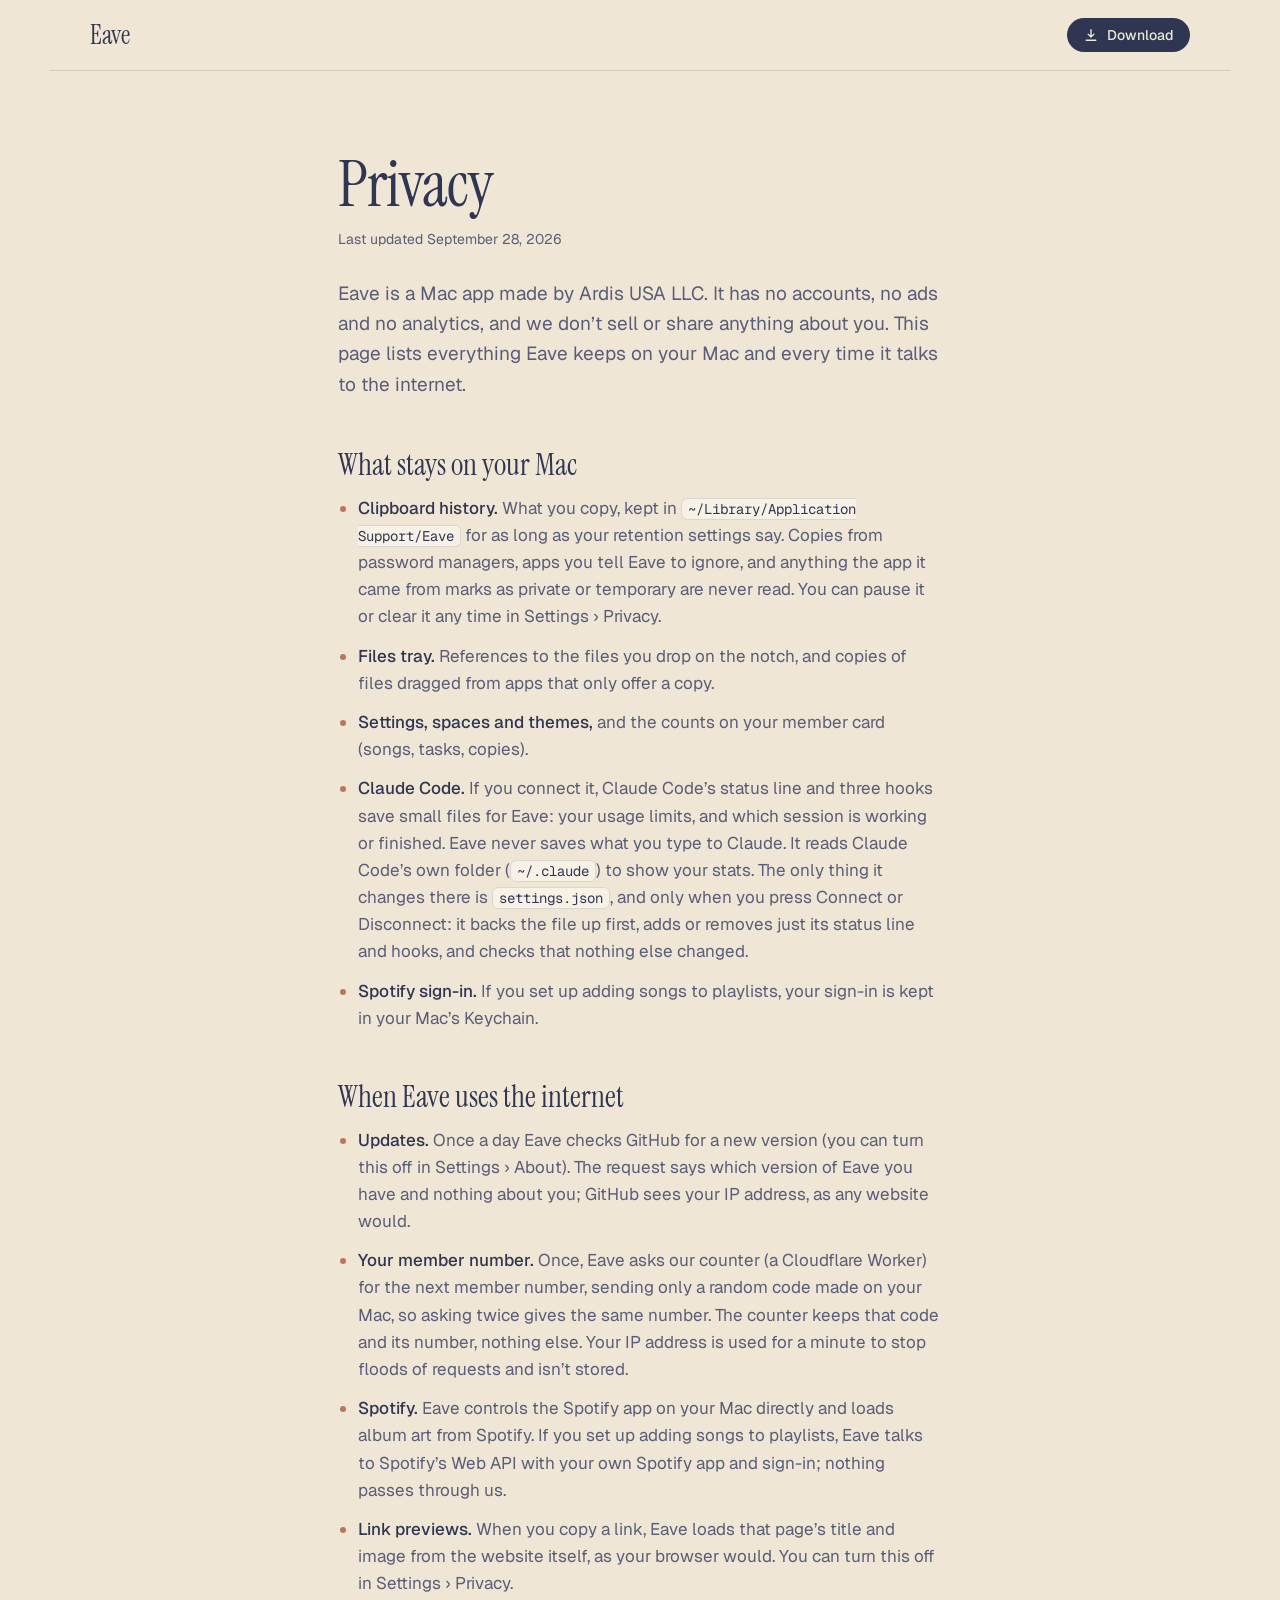
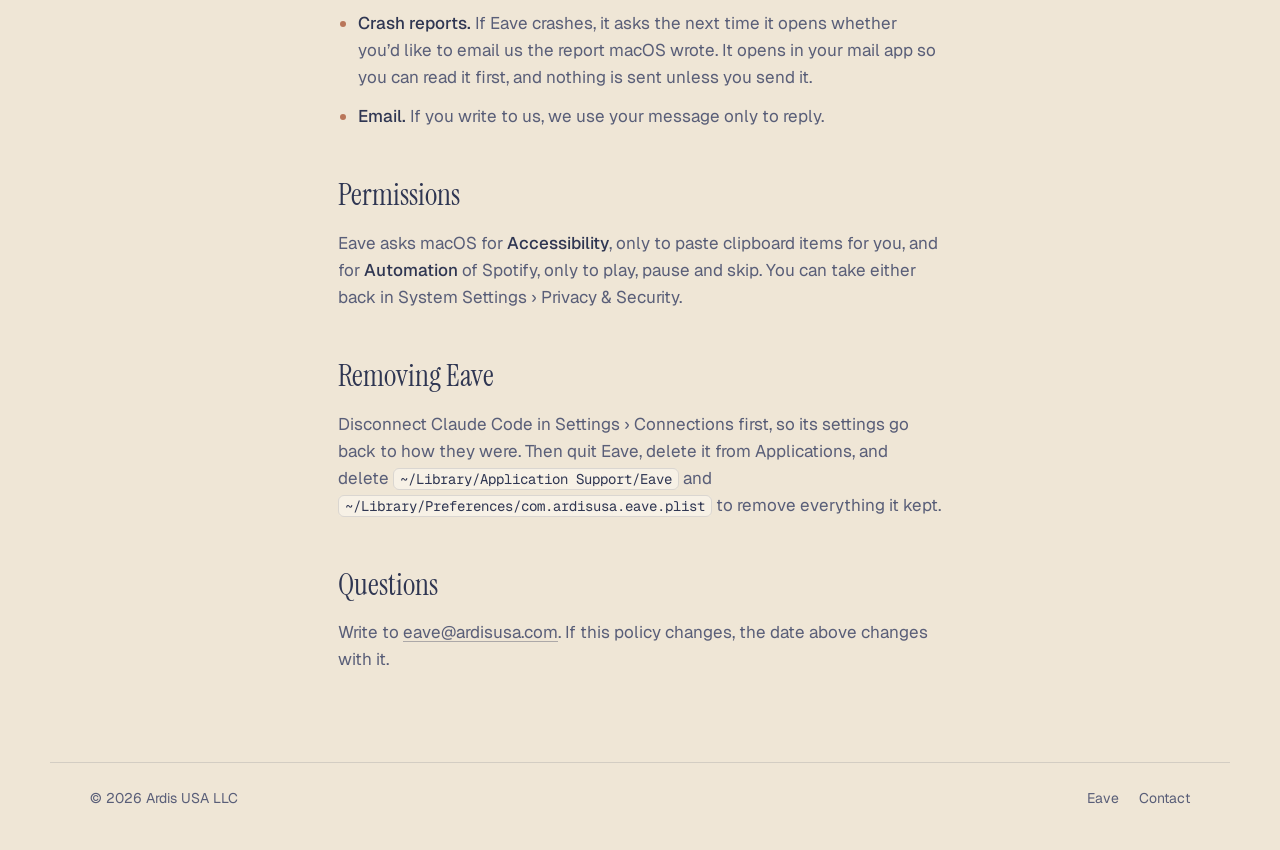
==== privacy.html @ 0e8fa8f8 "Eave's landing page and privacy policy" ====
<!doctype html>
<html lang="en">
<head>
<meta charset="utf-8">
<meta name="viewport" content="width=device-width, initial-scale=1, viewport-fit=cover">
<title>Privacy · Eave for Mac</title>
<meta name="description" content="What Eave keeps on your Mac, when it uses the internet, and what it sends.">
<meta name="theme-color" content="#2F3652">
<link rel="preconnect" href="https://fonts.googleapis.com">
<link rel="preconnect" href="https://fonts.gstatic.com" crossorigin>
<link rel="stylesheet" href="https://fonts.googleapis.com/css2?family=Geist:wght@300..600&family=Geist+Mono:wght@400;500&family=Instrument+Serif:ital@0;1&display=swap">
<style>
  :root {
    --cream: #EFE6D6;
    --paper: #F7F1E6;
    --navy: #2F3652;
    --navy-deep: #262C45;
    --ink: #2F3652;
    --ink-soft: #595E78;
    --clay: #B9765A;
    --line: rgba(47, 54, 82, 0.14);
    --serif: 'Instrument Serif', 'Iowan Old Style', 'Palatino Linotype', Palatino, Georgia, serif;
    --sans: 'Geist', -apple-system, BlinkMacSystemFont, 'Helvetica Neue', Helvetica, Arial, sans-serif;
    --mono: 'Geist Mono', ui-monospace, 'SF Mono', Menlo, monospace;
  }
  html { background: var(--cream); -webkit-text-size-adjust: 100%; }
  body {
    margin: 0;
    background: var(--cream);
    color: var(--ink);
    font: 400 17px/1.6 var(--sans);
    -webkit-font-smoothing: antialiased;
    -moz-osx-font-smoothing: grayscale;
  }
  a { color: inherit; }
  :focus-visible { outline: 2px solid var(--clay); outline-offset: 3px; border-radius: 4px; }

  .bar {
    display: flex; align-items: center; justify-content: space-between; gap: 16px;
    max-width: 1180px; margin: 0 auto; box-sizing: border-box;
    padding: 18px clamp(16px, 4vw, 40px);
    border-bottom: 1px solid var(--line);
  }
  .brand { font: 400 26px/1 var(--serif); letter-spacing: -0.01em; text-decoration: none; }
  .btn {
    display: inline-flex; align-items: center; gap: 8px;
    padding: 9px 16px; border-radius: 999px;
    background: var(--navy); color: var(--cream);
    font: 500 14px/1 var(--sans); text-decoration: none;
    transition: background 0.2s, transform 0.2s;
  }
  .btn:hover { background: var(--navy-deep); transform: translateY(-1px); }
  .btn svg { width: 16px; height: 16px; flex: none; }

  main {
    max-width: 700px; margin: 0 auto; box-sizing: border-box;
    padding: clamp(40px, 8vw, 80px) clamp(16px, 5vw, 48px) 72px;
  }
  h1 { margin: 0; font: 400 clamp(44px, 8vw, 64px)/1.05 var(--serif); letter-spacing: -0.015em; }
  .updated { margin: 10px 0 0; font-size: 14px; color: var(--ink-soft); }
  .lede { margin: 28px 0 0; font-size: 19px; }
  h2 { margin: 48px 0 12px; font: 400 30px/1.15 var(--serif); }
  p, li { color: var(--ink-soft); }
  strong { color: var(--ink); font-weight: 500; }
  ul { margin: 0; padding-left: 20px; }
  li + li { margin-top: 12px; }
  li::marker { color: var(--clay); }
  code {
    font: 14px var(--mono);
    padding: 1px 6px; border-radius: 6px;
    background: var(--paper); border: 1px solid var(--line);
    color: var(--ink);
    overflow-wrap: anywhere;
  }
  main a { text-decoration-color: rgba(47, 54, 82, 0.35); text-underline-offset: 3px; }
  main a:hover { text-decoration-color: currentColor; }

  footer {
    display: flex; flex-wrap: wrap; justify-content: space-between; gap: 10px 24px;
    max-width: 1180px; margin: 0 auto; box-sizing: border-box;
    padding: 24px clamp(16px, 4vw, 40px) 40px;
    border-top: 1px solid var(--line);
    font-size: 14px; color: var(--ink-soft);
  }
  footer nav { display: flex; gap: 20px; }
  footer a { text-decoration: none; }
  footer a:hover { color: var(--ink); }

  @media (prefers-reduced-motion: reduce) { .btn { transition: none; } .btn:hover { transform: none; } }
</style>
</head>
<body>

<header class="bar">
  <a class="brand" href="./">Eave</a>
  <a class="btn" href="https://github.com/userbiznes/eave-releases/releases/latest/download/Eave.dmg"><svg viewBox="0 0 20 20" aria-hidden="true"><path d="M10 3.5v9m0 0L6.4 8.9M10 12.5l3.6-3.6M4 16.5h12" fill="none" stroke="currentColor" stroke-width="1.7" stroke-linecap="round" stroke-linejoin="round"/></svg>Download</a>
</header>

<main>
  <h1>Privacy</h1>
  <p class="updated">Last updated September 28, 2026</p>

  <p class="lede">Eave is a Mac app made by Ardis USA LLC. It has no accounts, no ads and no analytics, and we don’t sell or share anything about you. This page lists everything Eave keeps on your Mac and every time it talks to the internet.</p>

  <h2>What stays on your Mac</h2>
  <ul>
    <li><strong>Clipboard history.</strong> What you copy, kept in <code>~/Library/Application Support/Eave</code> for as long as your retention settings say. Copies from password managers, apps you tell Eave to ignore, and anything the app it came from marks as private or temporary are never read. You can pause it or clear it any time in Settings › Privacy.</li>
    <li><strong>Files tray.</strong> References to the files you drop on the notch, and copies of files dragged from apps that only offer a copy.</li>
    <li><strong>Settings, spaces and themes,</strong> and the counts on your member card (songs, tasks, copies).</li>
    <li><strong>Claude Code.</strong> If you connect it, Claude Code’s status line and three hooks save small files for Eave: your usage limits, and which session is working or finished. Eave never saves what you type to Claude. It reads Claude Code’s own folder (<code>~/.claude</code>) to show your stats. The only thing it changes there is <code>settings.json</code>, and only when you press Connect or Disconnect: it backs the file up first, adds or removes just its status line and hooks, and checks that nothing else changed.</li>
    <li><strong>Spotify sign-in.</strong> If you set up adding songs to playlists, your sign-in is kept in your Mac’s Keychain.</li>
  </ul>

  <h2>When Eave uses the internet</h2>
  <ul>
    <li><strong>Updates.</strong> Once a day Eave checks GitHub for a new version (you can turn this off in Settings › About). The request says which version of Eave you have and nothing about you; GitHub sees your IP address, as any website would.</li>
    <li><strong>Your member number.</strong> Once, Eave asks our counter (a Cloudflare Worker) for the next member number, sending only a random code made on your Mac, so asking twice gives the same number. The counter keeps that code and its number, nothing else. Your IP address is used for a minute to stop floods of requests and isn’t stored.</li>
    <li><strong>Spotify.</strong> Eave controls the Spotify app on your Mac directly and loads album art from Spotify. If you set up adding songs to playlists, Eave talks to Spotify’s Web API with your own Spotify app and sign-in; nothing passes through us.</li>
    <li><strong>Link previews.</strong> When you copy a link, Eave loads that page’s title and image from the website itself, as your browser would. You can turn this off in Settings › Privacy.</li>
    <li><strong>Crash reports.</strong> If Eave crashes, it asks the next time it opens whether you’d like to email us the report macOS wrote. It opens in your mail app so you can read it first, and nothing is sent unless you send it.</li>
    <li><strong>Email.</strong> If you write to us, we use your message only to reply.</li>
  </ul>

  <h2>Permissions</h2>
  <p>Eave asks macOS for <strong>Accessibility</strong>, only to paste clipboard items for you, and for <strong>Automation</strong> of Spotify, only to play, pause and skip. You can take either back in System Settings › Privacy &amp; Security.</p>

  <h2>Removing Eave</h2>
  <p>Disconnect Claude Code in Settings › Connections first, so its settings go back to how they were. Then quit Eave, delete it from Applications, and delete <code>~/Library/Application Support/Eave</code> and <code>~/Library/Preferences/com.ardisusa.eave.plist</code> to remove everything it kept.</p>

  <h2>Questions</h2>
  <p>Write to <a href="mailto:eave@ardisusa.com">eave@ardisusa.com</a>. If this policy changes, the date above changes with it.</p>
</main>

<footer>
  <span>© 2026 Ardis USA LLC</span>
  <nav aria-label="Footer">
    <a href="./">Eave</a>
    <a href="mailto:eave@ardisusa.com">Contact</a>
  </nav>
</footer>

</body>
</html>
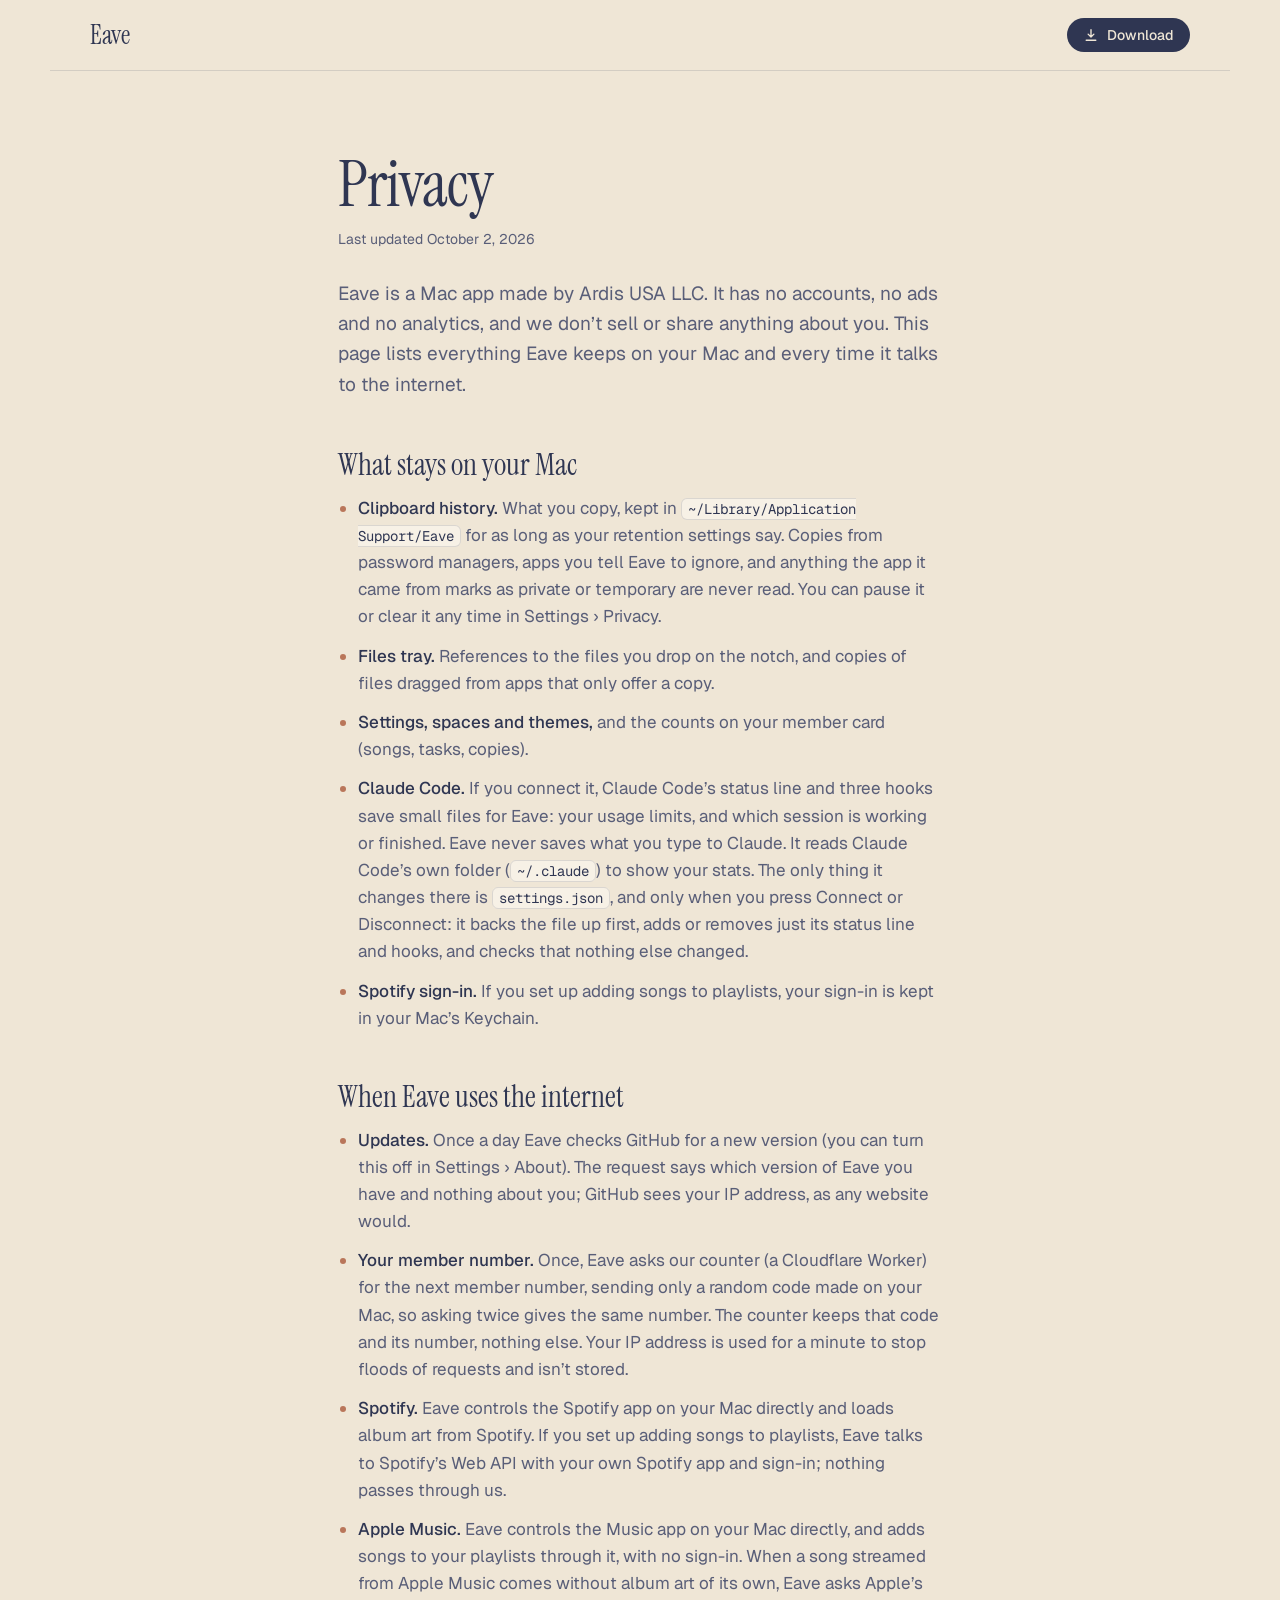
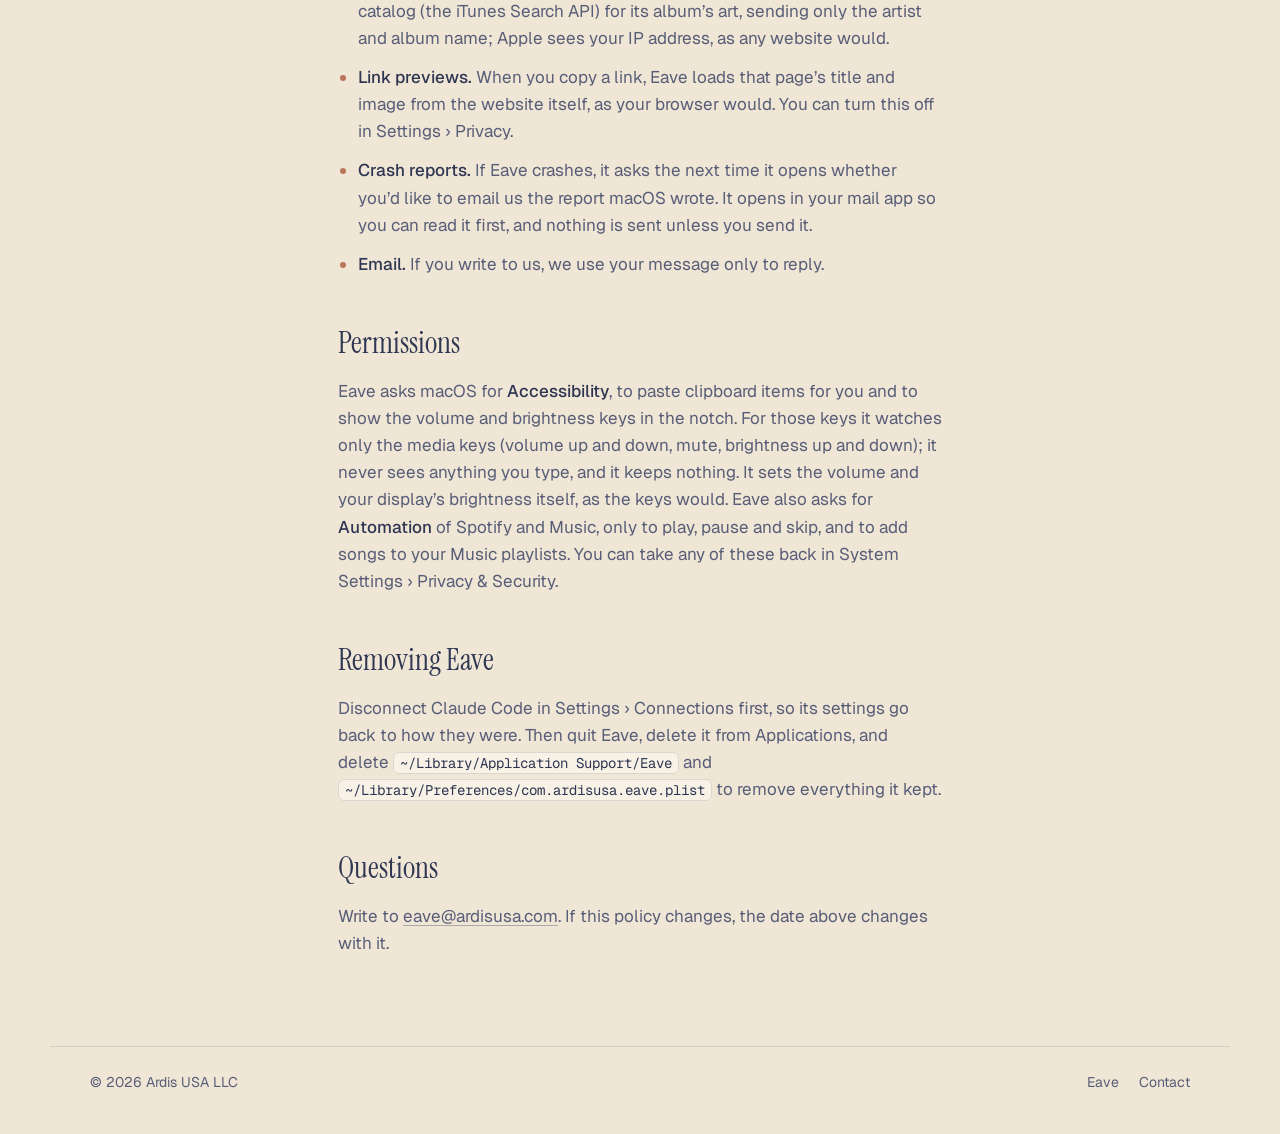
==== commit 6ed55e90: "Eave 1.1: Apple Music, volume and brightness, the hello on unlock - Apple Music is a connector now (" ====
--- a/privacy.html
+++ b/privacy.html
@@ -5,7 +5,11 @@
 <meta name="viewport" content="width=device-width, initial-scale=1, viewport-fit=cover">
 <title>Privacy · Eave for Mac</title>
 <meta name="description" content="What Eave keeps on your Mac, when it uses the internet, and what it sends.">
+<link rel="canonical" href="https://eave.ardisusa.com/privacy.html">
 <meta name="theme-color" content="#2F3652">
+<link rel="icon" type="image/svg+xml" href="favicon.svg">
+<link rel="icon" type="image/png" sizes="64x64" href="favicon.png">
+<link rel="apple-touch-icon" href="apple-touch-icon.png">
 <link rel="preconnect" href="https://fonts.googleapis.com">
 <link rel="preconnect" href="https://fonts.gstatic.com" crossorigin>
 <link rel="stylesheet" href="https://fonts.googleapis.com/css2?family=Geist:wght@300..600&family=Geist+Mono:wght@400;500&family=Instrument+Serif:ital@0;1&display=swap">
@@ -98,7 +102,7 @@
 
 <main>
   <h1>Privacy</h1>
-  <p class="updated">Last updated September 28, 2026</p>
+  <p class="updated">Last updated October 2, 2026</p>
 
   <p class="lede">Eave is a Mac app made by Ardis USA LLC. It has no accounts, no ads and no analytics, and we don’t sell or share anything about you. This page lists everything Eave keeps on your Mac and every time it talks to the internet.</p>
 
@@ -116,13 +120,14 @@
     <li><strong>Updates.</strong> Once a day Eave checks GitHub for a new version (you can turn this off in Settings › About). The request says which version of Eave you have and nothing about you; GitHub sees your IP address, as any website would.</li>
     <li><strong>Your member number.</strong> Once, Eave asks our counter (a Cloudflare Worker) for the next member number, sending only a random code made on your Mac, so asking twice gives the same number. The counter keeps that code and its number, nothing else. Your IP address is used for a minute to stop floods of requests and isn’t stored.</li>
     <li><strong>Spotify.</strong> Eave controls the Spotify app on your Mac directly and loads album art from Spotify. If you set up adding songs to playlists, Eave talks to Spotify’s Web API with your own Spotify app and sign-in; nothing passes through us.</li>
+    <li><strong>Apple Music.</strong> Eave controls the Music app on your Mac directly, and adds songs to your playlists through it, with no sign-in. When a song streamed from Apple Music comes without album art of its own, Eave asks Apple’s catalog (the iTunes Search API) for its album’s art, sending only the artist and album name; Apple sees your IP address, as any website would.</li>
     <li><strong>Link previews.</strong> When you copy a link, Eave loads that page’s title and image from the website itself, as your browser would. You can turn this off in Settings › Privacy.</li>
     <li><strong>Crash reports.</strong> If Eave crashes, it asks the next time it opens whether you’d like to email us the report macOS wrote. It opens in your mail app so you can read it first, and nothing is sent unless you send it.</li>
     <li><strong>Email.</strong> If you write to us, we use your message only to reply.</li>
   </ul>
 
   <h2>Permissions</h2>
-  <p>Eave asks macOS for <strong>Accessibility</strong>, only to paste clipboard items for you, and for <strong>Automation</strong> of Spotify, only to play, pause and skip. You can take either back in System Settings › Privacy &amp; Security.</p>
+  <p>Eave asks macOS for <strong>Accessibility</strong>, to paste clipboard items for you and to show the volume and brightness keys in the notch. For those keys it watches only the media keys (volume up and down, mute, brightness up and down); it never sees anything you type, and it keeps nothing. It sets the volume and your display’s brightness itself, as the keys would. Eave also asks for <strong>Automation</strong> of Spotify and Music, only to play, pause and skip, and to add songs to your Music playlists. You can take any of these back in System Settings › Privacy &amp; Security.</p>
 
   <h2>Removing Eave</h2>
   <p>Disconnect Claude Code in Settings › Connections first, so its settings go back to how they were. Then quit Eave, delete it from Applications, and delete <code>~/Library/Application Support/Eave</code> and <code>~/Library/Preferences/com.ardisusa.eave.plist</code> to remove everything it kept.</p>
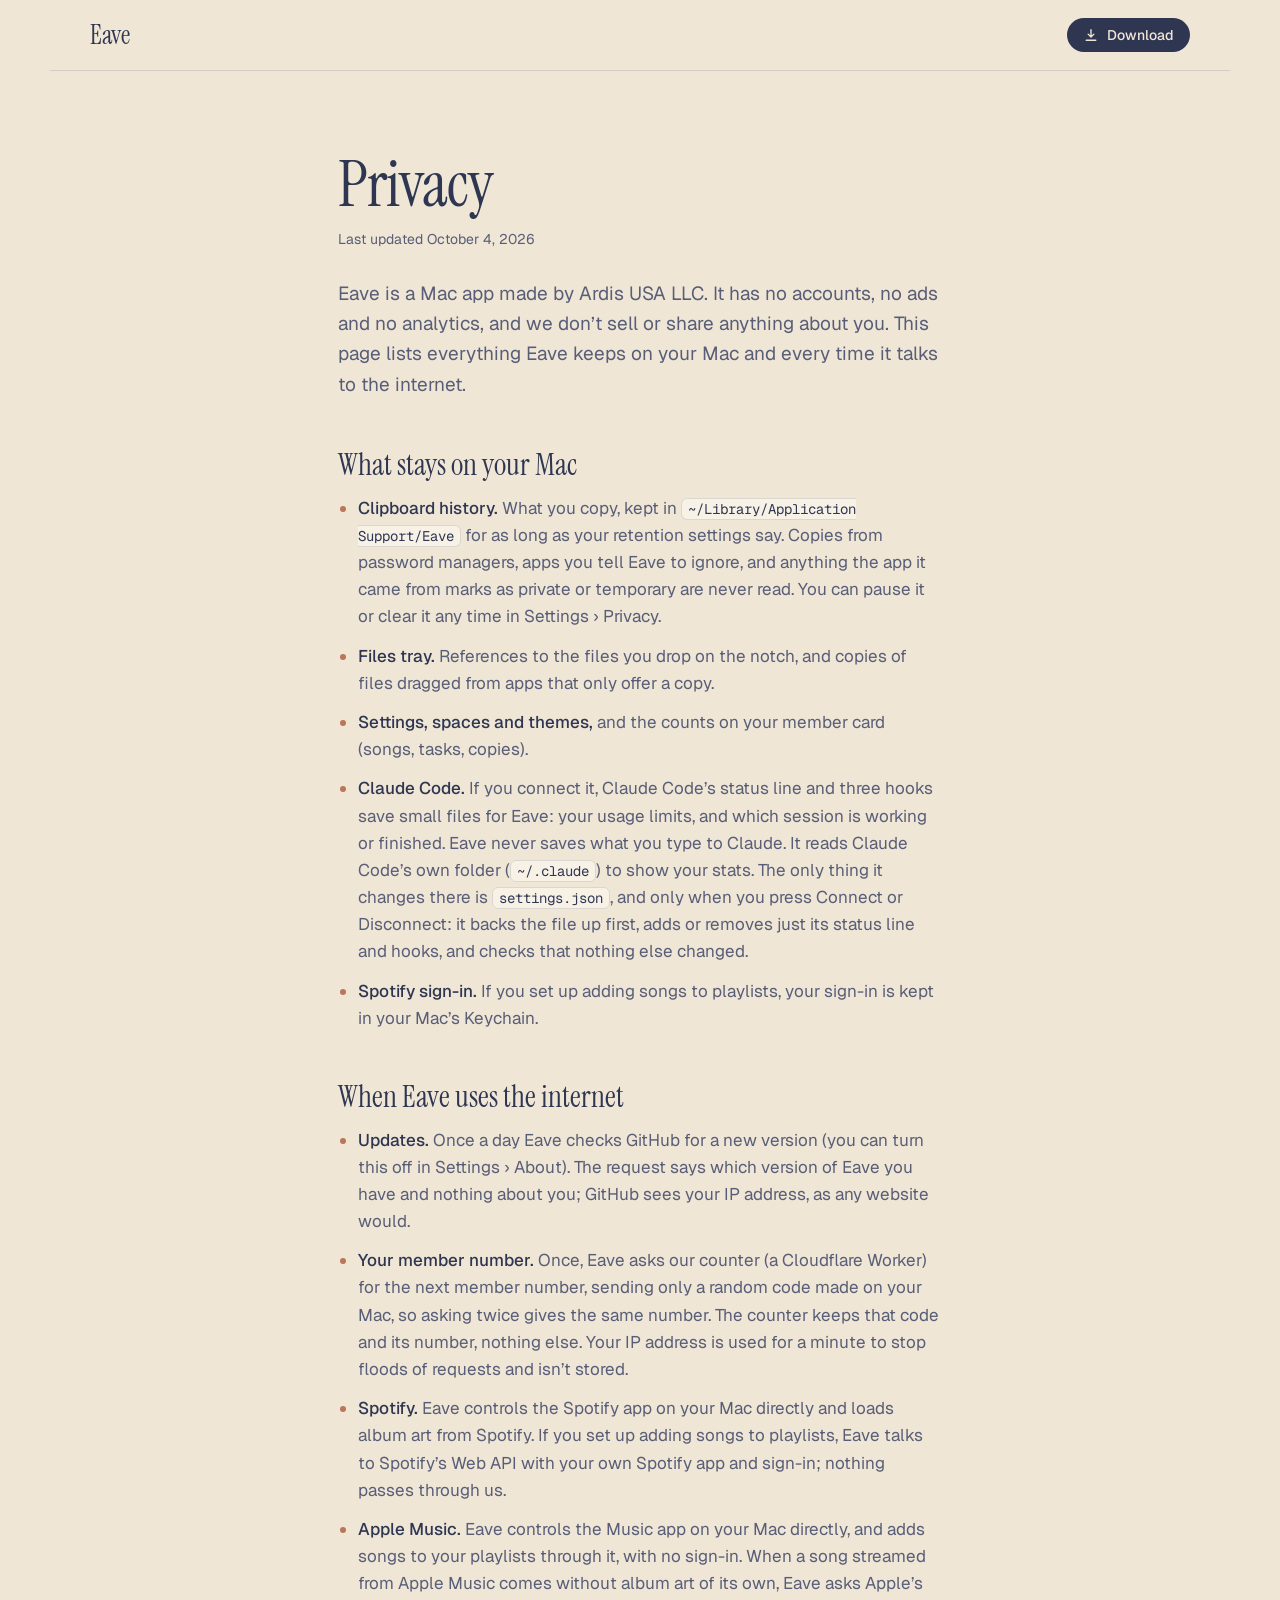
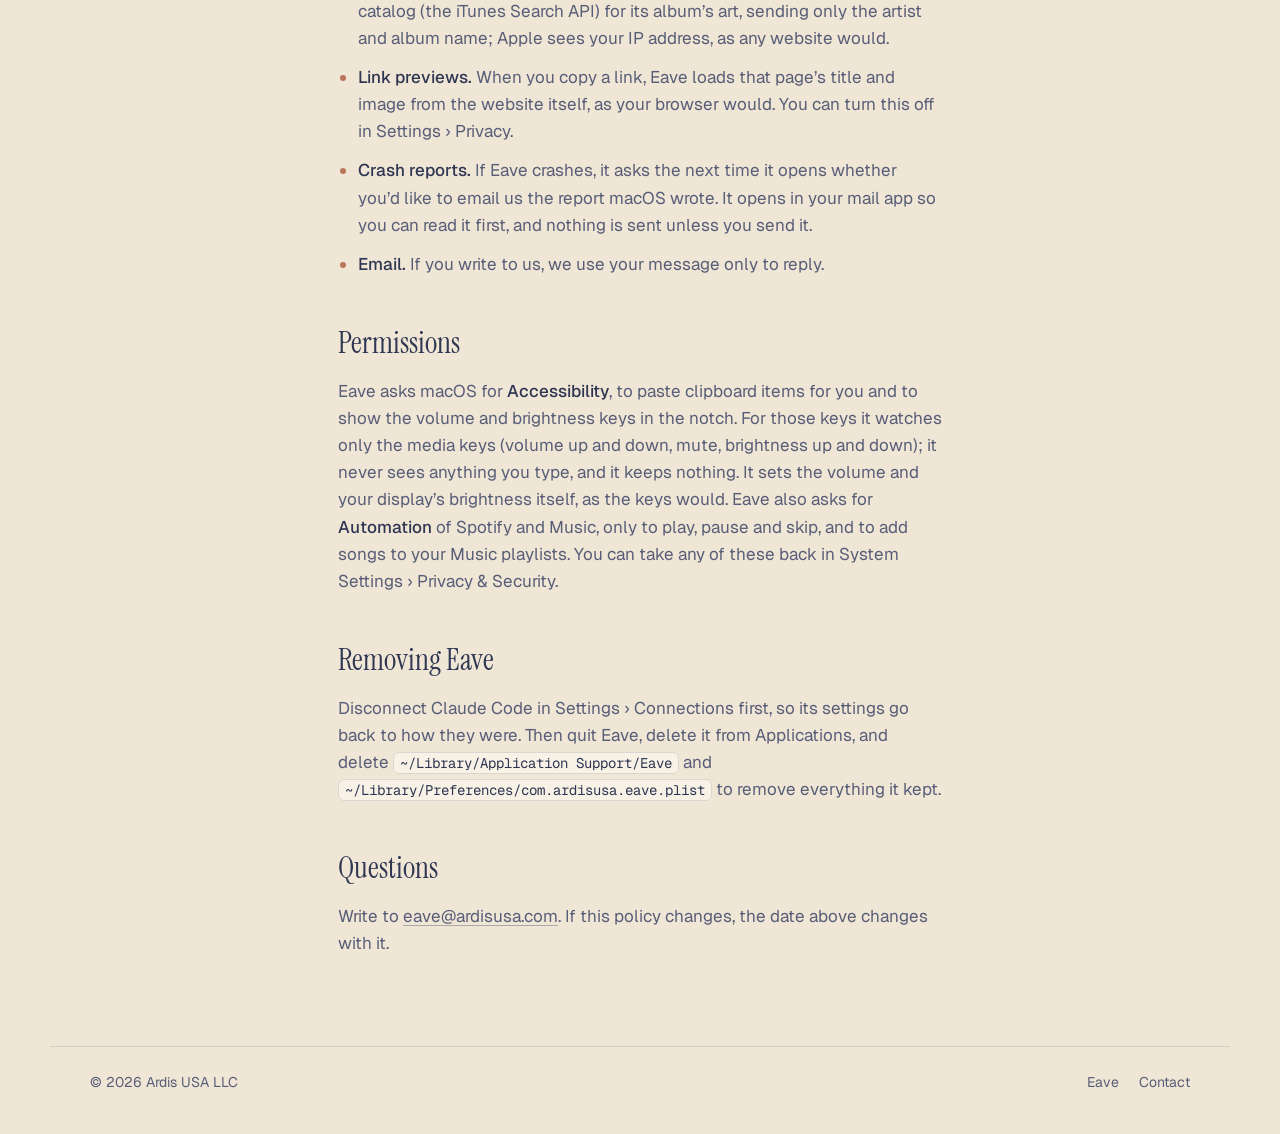
==== commit 08dbf18b: "Privacy and sitemap dated October 4, 2026, the day 1.1.0 went out with them" ====
--- a/privacy.html
+++ b/privacy.html
@@ -102,7 +102,7 @@
 
 <main>
   <h1>Privacy</h1>
-  <p class="updated">Last updated October 2, 2026</p>
+  <p class="updated">Last updated October 4, 2026</p>
 
   <p class="lede">Eave is a Mac app made by Ardis USA LLC. It has no accounts, no ads and no analytics, and we don’t sell or share anything about you. This page lists everything Eave keeps on your Mac and every time it talks to the internet.</p>
 
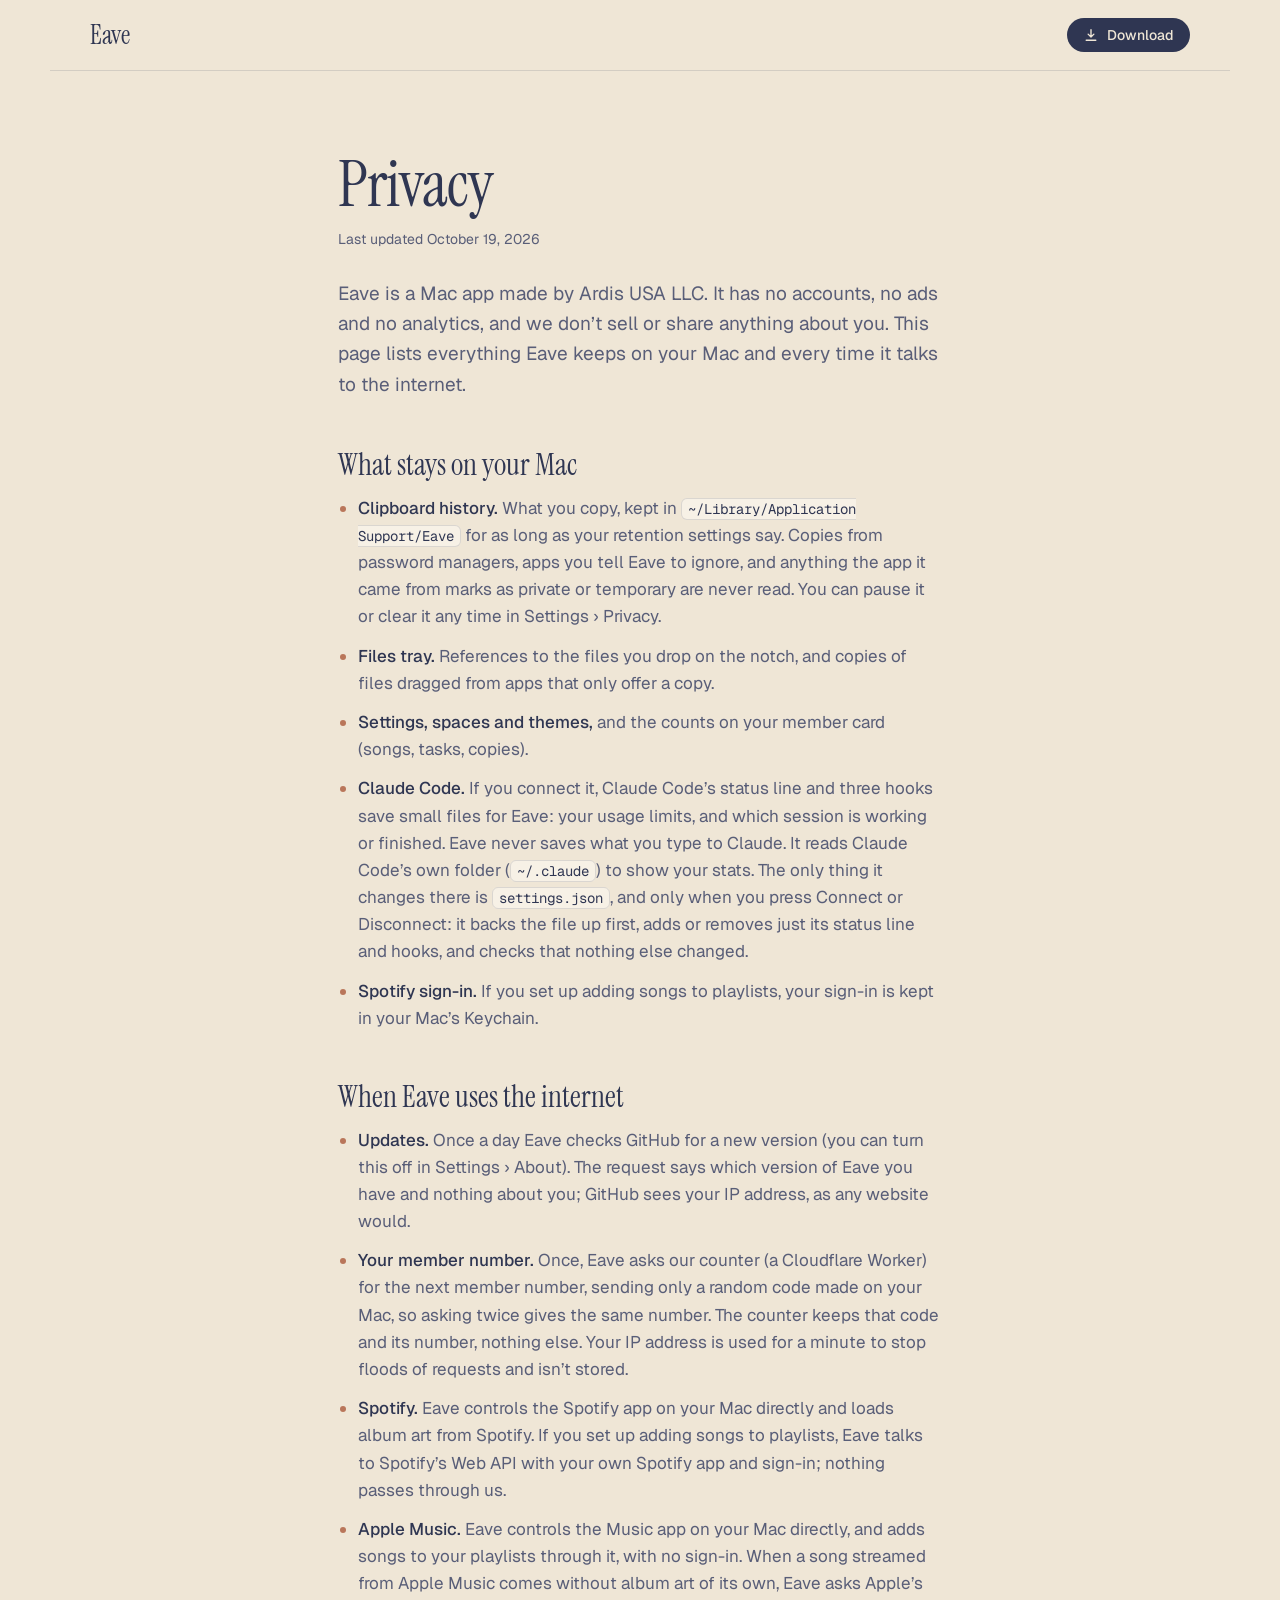
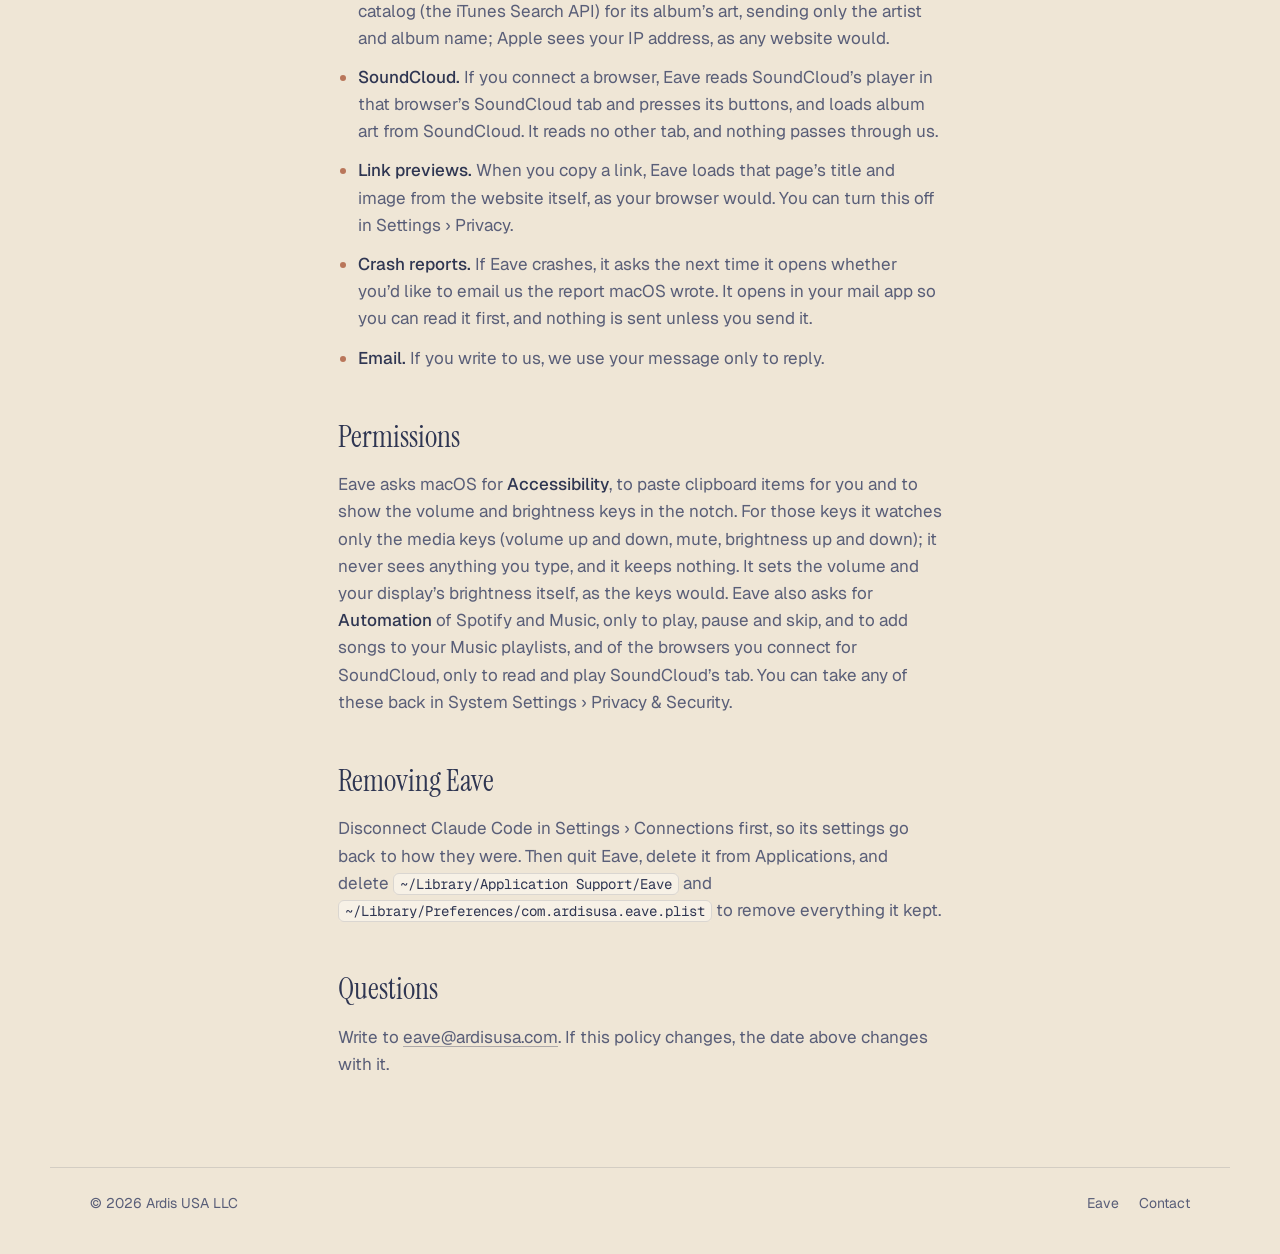
==== commit 3ae5cc6b: "Eave 1.2: SoundCloud, from its tab in a browser - The page: SoundCloud in the descriptions, the feat" ====
--- a/privacy.html
+++ b/privacy.html
@@ -102,7 +102,7 @@
 
 <main>
   <h1>Privacy</h1>
-  <p class="updated">Last updated October 4, 2026</p>
+  <p class="updated">Last updated October 19, 2026</p>
 
   <p class="lede">Eave is a Mac app made by Ardis USA LLC. It has no accounts, no ads and no analytics, and we don’t sell or share anything about you. This page lists everything Eave keeps on your Mac and every time it talks to the internet.</p>
 
@@ -121,13 +121,14 @@
     <li><strong>Your member number.</strong> Once, Eave asks our counter (a Cloudflare Worker) for the next member number, sending only a random code made on your Mac, so asking twice gives the same number. The counter keeps that code and its number, nothing else. Your IP address is used for a minute to stop floods of requests and isn’t stored.</li>
     <li><strong>Spotify.</strong> Eave controls the Spotify app on your Mac directly and loads album art from Spotify. If you set up adding songs to playlists, Eave talks to Spotify’s Web API with your own Spotify app and sign-in; nothing passes through us.</li>
     <li><strong>Apple Music.</strong> Eave controls the Music app on your Mac directly, and adds songs to your playlists through it, with no sign-in. When a song streamed from Apple Music comes without album art of its own, Eave asks Apple’s catalog (the iTunes Search API) for its album’s art, sending only the artist and album name; Apple sees your IP address, as any website would.</li>
+    <li><strong>SoundCloud.</strong> If you connect a browser, Eave reads SoundCloud’s player in that browser’s SoundCloud tab and presses its buttons, and loads album art from SoundCloud. It reads no other tab, and nothing passes through us.</li>
     <li><strong>Link previews.</strong> When you copy a link, Eave loads that page’s title and image from the website itself, as your browser would. You can turn this off in Settings › Privacy.</li>
     <li><strong>Crash reports.</strong> If Eave crashes, it asks the next time it opens whether you’d like to email us the report macOS wrote. It opens in your mail app so you can read it first, and nothing is sent unless you send it.</li>
     <li><strong>Email.</strong> If you write to us, we use your message only to reply.</li>
   </ul>
 
   <h2>Permissions</h2>
-  <p>Eave asks macOS for <strong>Accessibility</strong>, to paste clipboard items for you and to show the volume and brightness keys in the notch. For those keys it watches only the media keys (volume up and down, mute, brightness up and down); it never sees anything you type, and it keeps nothing. It sets the volume and your display’s brightness itself, as the keys would. Eave also asks for <strong>Automation</strong> of Spotify and Music, only to play, pause and skip, and to add songs to your Music playlists. You can take any of these back in System Settings › Privacy &amp; Security.</p>
+  <p>Eave asks macOS for <strong>Accessibility</strong>, to paste clipboard items for you and to show the volume and brightness keys in the notch. For those keys it watches only the media keys (volume up and down, mute, brightness up and down); it never sees anything you type, and it keeps nothing. It sets the volume and your display’s brightness itself, as the keys would. Eave also asks for <strong>Automation</strong> of Spotify and Music, only to play, pause and skip, and to add songs to your Music playlists, and of the browsers you connect for SoundCloud, only to read and play SoundCloud’s tab. You can take any of these back in System Settings › Privacy &amp; Security.</p>
 
   <h2>Removing Eave</h2>
   <p>Disconnect Claude Code in Settings › Connections first, so its settings go back to how they were. Then quit Eave, delete it from Applications, and delete <code>~/Library/Application Support/Eave</code> and <code>~/Library/Preferences/com.ardisusa.eave.plist</code> to remove everything it kept.</p>
